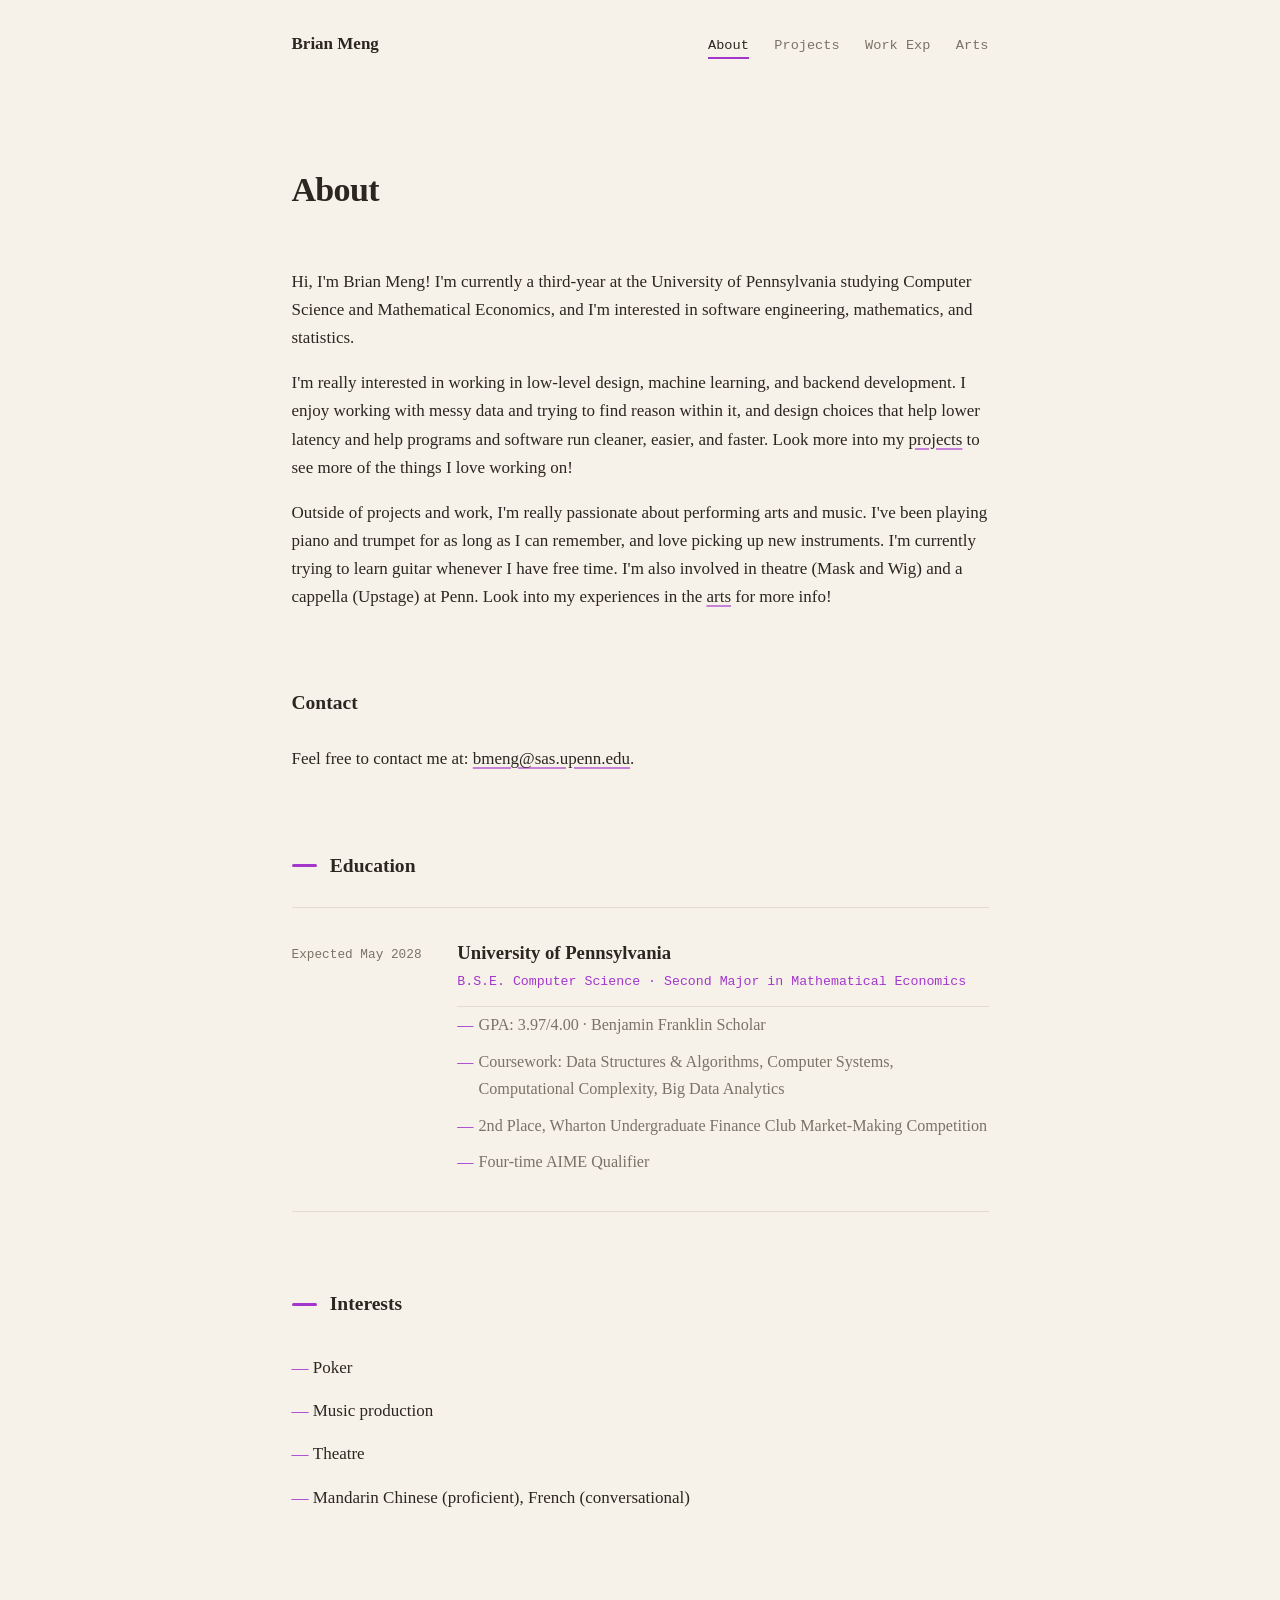
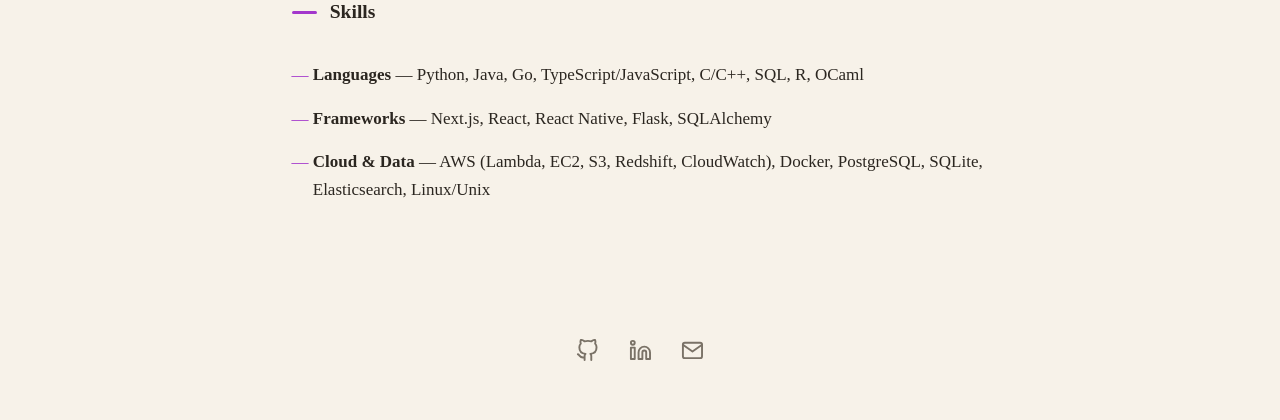
==== about.html @ 4ea21590 "Initial personal website Co-Authored-By: Claude Opus 5.5 <noreply@anthropic.com>" ====
<!DOCTYPE html>
<html lang="en">
<head>
  <meta charset="UTF-8">
  <meta name="viewport" content="width=device-width, initial-scale=1.0">
  <title>About Me</title>
  <meta name="description" content="About Brian Meng.">
  <link rel="stylesheet" href="styles.css">
  <script src="script.js" defer></script>
</head>
<body>

  <nav class="site-nav">
    <a class="home-link" href="index.html">Brian Meng</a>
    <div class="nav-links">
      <a href="about.html" class="active">About</a>
      <a href="projects.html">Projects</a>
      <a href="work.html">Work Exp</a>
      <a href="arts.html">Arts</a>
    </div>
  </nav>

  <main>

    <header class="page-head">
      <h1>About</h1>
    </header>

    <section>
      <p>
        Hi, I'm Brian Meng! I'm currently a third-year at the University of 
        Pennsylvania studying Computer Science and Mathematical Economics, and I'm
        interested in software engineering, mathematics, and statistics. 
      </p>
      <p>
        I'm really interested in working in low-level design, machine learning, and
        backend development. I enjoy working with messy data and trying to find reason within it, and design choices 
        that help lower latency and help programs and software run cleaner, easier, and faster. Look more into
        my <a href="projects.html">projects</a> to see more of the things I love working on!
      </p>
      <p>
        Outside of projects and work, I'm really passionate about performing arts and music. I've been
        playing piano and trumpet for as long as I can remember, and love picking up new instruments. I'm
        currently trying to learn guitar whenever I have free time. I'm also involved in theatre (Mask and Wig) and 
        a cappella (Upstage) at Penn. Look into my experiences in the  <a href="arts.html">arts</a> for more info!
      </p>
    </section>

    <section id="section-name">
      <h2 class="plain">Contact</h2>
      <p>
        Feel free to contact me at: <a href="mailto:bmeng@sas.upenn.edu">bmeng@sas.upenn.edu</a>.
      </p>
    </section>

    <section id="education">
      <h2>Education</h2>
      <ul class="roles">
        <li class="reveal">
          <span class="role-date">Expected May 2028</span>
          <div>
            <div class="role-title">University of Pennsylvania</div>
            <div class="role-org">B.S.E. Computer Science · Second Major in Mathematical Economics</div>
            <ul class="role-points">
              <li>GPA: 3.97/4.00 · Benjamin Franklin Scholar</li>
              <li>Coursework: Data Structures &amp; Algorithms, Computer Systems, Computational Complexity, Big Data Analytics</li>
              <li>2nd Place, Wharton Undergraduate Finance Club Market-Making Competition</li>
              <li>Four-time AIME Qualifier</li>
            </ul>
          </div>
        </li>
      </ul>
    </section>

    <section id="likes">
      <h2>Interests</h2>
      <ul class="list">
        <li>Poker</li>
        <li>Music production</li>
        <li>Theatre</li>
        <li>Mandarin Chinese (proficient), French (conversational)</li>
      </ul>
    </section>

    <section id="stack">
      <h2>Skills</h2>
      <ul class="list">
        <li><strong>Languages</strong> — Python, Java, Go, TypeScript/JavaScript, C/C++, SQL, R, OCaml</li>
        <li><strong>Frameworks</strong> — Next.js, React, React Native, Flask, SQLAlchemy</li>
        <li><strong>Cloud &amp; Data</strong> — AWS (Lambda, EC2, S3, Redshift, CloudWatch), Docker, PostgreSQL, SQLite, Elasticsearch, Linux/Unix</li>
      </ul>
    </section>

  </main>

  <footer class="site-footer">
    <a href="https://github.com/bmeng5o6" aria-label="GitHub" title="GitHub">
      <svg viewBox="0 0 24 24" fill="none" stroke="currentColor" stroke-width="2" stroke-linecap="round" stroke-linejoin="round" aria-hidden="true"><path d="M9 19c-5 1.5-5-2.5-7-3m14 6v-3.87a3.37 3.37 0 0 0-.94-2.61c3.14-.35 6.44-1.54 6.44-7A5.44 5.44 0 0 0 20 4.77 5.07 5.07 0 0 0 19.91 1S18.73.65 16 2.48a13.38 13.38 0 0 0-7 0C6.27.65 5.09 1 5.09 1A5.07 5.07 0 0 0 5 4.77a5.44 5.44 0 0 0-1.5 3.78c0 5.42 3.3 6.61 6.44 7A3.37 3.37 0 0 0 9 18.13V22"/></svg>
    </a>
    <a href="[linkedin url]" aria-label="LinkedIn" title="LinkedIn">
      <svg viewBox="0 0 24 24" fill="none" stroke="currentColor" stroke-width="2" stroke-linecap="round" stroke-linejoin="round" aria-hidden="true"><path d="M16 8a6 6 0 0 1 6 6v7h-4v-7a2 2 0 0 0-2-2 2 2 0 0 0-2 2v7h-4v-7a6 6 0 0 1 6-6z"/><rect x="2" y="9" width="4" height="12"/><circle cx="4" cy="4" r="2"/></svg>
    </a>
    <a href="mailto:bmeng@sas.upenn.edu" aria-label="Email" title="Email">
      <svg viewBox="0 0 24 24" fill="none" stroke="currentColor" stroke-width="2" stroke-linecap="round" stroke-linejoin="round" aria-hidden="true"><path d="M4 4h16c1.1 0 2 .9 2 2v12c0 1.1-.9 2-2 2H4c-1.1 0-2-.9-2-2V6c0-1.1.9-2 2-2z"/><polyline points="22,6 12,13 2,6"/></svg>
    </a>
  </footer>

</body>
</html>
---- styles.css ----
/* ------------------------------------------------------------------
   Warm paper background, one accent color used everywhere.
   Change --accent (and anything else) right here.
------------------------------------------------------------------- */

:root {
  --bg: #f7f2e9;          /* warm paper */
  --surface: #fffdf8;     /* card background */
  --text: #2b2620;
  --muted: #7a7267;
  --line: #e3dbcd;
  --accent: #A337CC;      /* one color, committed */

  --font: Charter, Georgia, "Times New Roman", serif;
  --mono: ui-monospace, "SF Mono", Menlo, monospace;

  --width: 44rem;
}

* {
  margin: 0;
  box-sizing: border-box;
}

html {
  font-size: 17px;
  scroll-behavior: smooth;
}

body {
  font-family: var(--font);
  background: var(--bg);
  color: var(--text);
  line-height: 1.65;
  -webkit-font-smoothing: antialiased;
}

main {
  max-width: var(--width);
  margin: 0 auto;
  padding: 3.5rem 1.5rem 5rem;
}

::selection {
  background: var(--accent);
  color: var(--bg);
}

/* ---- nav ------------------------------------------------------- */

.site-nav {
  max-width: var(--width);
  margin: 0 auto;
  padding: 1.75rem 1.5rem 0;
  display: flex;
  justify-content: space-between;
  align-items: baseline;
  gap: 1rem;
}

.home-link {
  font-weight: 600;
  text-decoration: none;
}

.nav-links {
  display: flex;
  gap: 1.5rem;
  font-family: var(--mono);
  font-size: 0.8rem;
}

.nav-links a {
  color: var(--muted);
  text-decoration: none;
  padding-bottom: 2px;
  border-bottom: 2px solid transparent;
  transition: color 120ms ease, border-color 120ms ease;
}

.nav-links a:hover {
  color: var(--text);
}

.nav-links a.active {
  color: var(--text);
  border-bottom-color: var(--accent);
}

/* ---- headers ---------------------------------------------------- */

.hero {
  margin: 3.5rem 0 5rem;
}

.page-head {
  margin: 3rem 0 3.5rem;
}

h1 {
  font-size: 2.6rem;
  font-weight: 600;
  letter-spacing: -0.02em;
  line-height: 1.15;
  margin-bottom: 1.25rem;
}

.page-head h1 {
  font-size: 2rem;
  margin-bottom: 0.75rem;
}

.name {
  color: #892CAB;
  text-decoration-thickness: 2px;
  text-underline-offset: 6px;
  text-decoration-color: color-mix(in srgb, var(--accent) 45%, transparent);
}

.intro {
  max-width: 36rem;
}

.intro + .intro {
  margin-top: 1rem;
}

/* ---- sections ---------------------------------------------------- */

section {
  margin-bottom: 4.5rem;
}

section:last-child {
  margin-bottom: 0;
}

h2 {
  font-size: 1.15rem;
  font-weight: 600;
  margin-bottom: 1.5rem;
  display: flex;
  align-items: center;
  gap: 0.75rem;
}

/* little accent dash before each heading */
h2::before {
  content: "";
  width: 1.5rem;
  height: 3px;
  border-radius: 2px;
  background: var(--accent);
}

/* variant: same heading, no accent dash */
h2.plain::before {
  display: none;
}

.section-note {
  color: var(--muted);
  font-size: 0.95rem;
  margin: -0.75rem 0 1.25rem;
}

/* ---- project cards ----------------------------------------------- */

.cards {
  display: grid;
  grid-template-columns: repeat(auto-fill, minmax(18rem, 1fr));
  gap: 1.25rem;
}

.card {
  display: block;
  background: var(--surface);
  border: 1px solid var(--line);
  border-radius: 10px;
  padding: 1.5rem;
  text-decoration: none;
  color: inherit;
  transition: transform 180ms ease, box-shadow 180ms ease, border-color 180ms ease;
}

.card:hover {
  transform: translateY(-4px);
  border-color: var(--accent);
  box-shadow: 4px 4px 0 color-mix(in srgb, var(--accent) 30%, transparent);
}

.card-arrow {
  display: inline-block;
  color: var(--accent);
  opacity: 0;
  transform: translate(-4px, 4px);
  transition: opacity 180ms ease, transform 180ms ease;
}

.card:hover .card-arrow {
  opacity: 1;
  transform: translate(0, 0);
}

.card code {
  font-family: var(--mono);
  font-size: 0.8em;
}

.card-num {
  font-family: var(--mono);
  font-size: 0.7rem;
  color: var(--accent);
}

.card h3 {
  font-size: 1.1rem;
  font-weight: 600;
  margin: 0.4rem 0 0.5rem;
}

.card p {
  font-size: 0.92rem;
  color: var(--muted);
}

.card-meta {
  display: block;
  margin-top: 1rem;
  font-family: var(--mono);
  font-size: 0.72rem;
  color: var(--accent);
}

.more-link {
  margin-top: 1.5rem;
}

/* ---- now grid ----------------------------------------------------- */

.now-grid {
  display: grid;
  grid-template-columns: repeat(auto-fit, minmax(11rem, 1fr));
  gap: 1.25rem;
}

.now-label {
  font-family: var(--mono);
  font-size: 0.72rem;
  text-transform: uppercase;
  letter-spacing: 0.1em;
  color: var(--accent);
}

.now-item p {
  margin-top: 0.35rem;
  font-size: 0.95rem;
}

/* ---- lists (experiments, likes, stack) ----------------------------- */

.list {
  list-style: none;
  padding: 0;
}

.list li {
  padding: 0.45rem 0;
  padding-left: 1.25rem;
  position: relative;
}

.list li::before {
  content: "—";
  position: absolute;
  left: 0;
  color: var(--accent);
}

.list-desc {
  color: var(--muted);
}

/* ---- writing list --------------------------------------------------- */

.posts {
  list-style: none;
  padding: 0;
}

.posts li {
  display: flex;
  gap: 1.5rem;
  padding: 1rem 0;
  border-bottom: 1px solid var(--line);
}

.posts li:first-child {
  border-top: 1px solid var(--line);
}

.post-date {
  font-family: var(--mono);
  font-size: 0.75rem;
  color: var(--muted);
  white-space: nowrap;
  padding-top: 0.3rem;
}

.post-blurb {
  color: var(--muted);
  font-size: 0.92rem;
  margin-top: 0.2rem;
}

/* ---- work experience ------------------------------------------------- */

.roles {
  list-style: none;
  padding: 0;
}

.roles li {
  display: flex;
  gap: 1.75rem;
  padding: 1.75rem 0;
  border-bottom: 1px solid var(--line);
}

.roles li:first-child {
  border-top: 1px solid var(--line);
}

.role-date {
  font-family: var(--mono);
  font-size: 0.75rem;
  color: var(--muted);
  white-space: nowrap;
  padding-top: 0.35rem;
  min-width: 8rem;
}

.role-title {
  font-size: 1.1rem;
  font-weight: 600;
}

.role-org {
  font-family: var(--mono);
  font-size: 0.78rem;
  color: var(--accent);
  margin-top: 0.15rem;
}

.role-points {
  list-style: none;
  padding: 0;
  margin-top: 0.75rem;
}

.role-points li {
  display: block;
  border: none;
  padding: 0.3rem 0 0.3rem 1.25rem;
  position: relative;
  font-size: 0.95rem;
  color: var(--muted);
}

.role-points li::before {
  content: "—";
  position: absolute;
  left: 0;
  color: var(--accent);
}

/* ---- links ----------------------------------------------------------- */

a {
  color: inherit;
  text-decoration: underline;
  text-decoration-thickness: 1.5px;
  text-underline-offset: 3px;
  text-decoration-color: color-mix(in srgb, var(--accent) 60%, transparent);
  transition: color 120ms ease, text-decoration-color 120ms ease;
}

a:hover {
  color: var(--accent);
  text-decoration-color: var(--accent);
}

p + p {
  margin-top: 1rem;
}

/* ---- footer ----------------------------------------------------------- */

.site-footer {
  max-width: var(--width);
  margin: 0 auto;
  padding: 2.5rem 1.5rem 3.5rem;
  display: flex;
  justify-content: center;
  gap: 1.75rem;
}

.site-footer a {
  color: var(--muted);
  text-decoration: none;
  display: inline-flex;
  transition: color 140ms ease, transform 140ms ease;
}

.site-footer a:hover {
  color: var(--accent);
  transform: translateY(-2px);
}

.site-footer svg {
  width: 1.35rem;
  height: 1.35rem;
}

/* ---- animations ------------------------------------------------------- */

/* page content rises in on load, one block after another */
@keyframes rise {
  from { opacity: 0; transform: translateY(12px); }
  to   { opacity: 1; transform: translateY(0); }
}

main > * {
  animation: rise 600ms cubic-bezier(0.2, 0.7, 0.2, 1) both;
}

main > :nth-child(2) { animation-delay: 120ms; }
main > :nth-child(3) { animation-delay: 240ms; }
main > :nth-child(n + 4) { animation-delay: 360ms; }

/* underline draws in under the name on the home page */
@keyframes draw {
  from { background-size: 0% 3px; }
  to   { background-size: 100% 3px; }
}

.name {
  background: linear-gradient(var(--accent), var(--accent)) left bottom / 100% 3px no-repeat;
  padding-bottom: 2px;
  animation: draw 700ms 500ms ease-out both;
}

/* nav underline grows from the left on hover */
.nav-links a {
  border-bottom: none;
  background: linear-gradient(var(--accent), var(--accent)) left bottom / 0% 2px no-repeat;
  transition: color 120ms ease, background-size 220ms ease;
}

.nav-links a:hover,
.nav-links a.active {
  background-size: 100% 2px;
}

/* accent dash before headings stretches on section hover */
h2::before {
  transition: width 250ms ease;
}

section:hover > h2::before {
  width: 2.25rem;
}

/* scroll reveal (script.js adds .in) */
.js .reveal {
  opacity: 0;
  transform: translateY(16px);
  transition: opacity 500ms ease, transform 500ms cubic-bezier(0.2, 0.7, 0.2, 1),
    border-color 180ms ease, box-shadow 180ms ease;
}

.js .reveal.in {
  opacity: 1;
  transform: none;
}

.js .card.reveal.in:hover {
  transform: translateY(-4px);
  transition-delay: 0ms;
}

@media (prefers-reduced-motion: reduce) {
  *, *::before, *::after {
    animation: none !important;
    transition: none !important;
  }

  .js .reveal {
    opacity: 1;
    transform: none;
  }
}

/* ---- small screens ---------------------------------------------------- */

@media (max-width: 480px) {
  h1 {
    font-size: 2rem;
  }

  .hero {
    margin-top: 2.5rem;
  }

  .posts li,
  .roles li {
    flex-direction: column;
    gap: 0.5rem;
  }
}
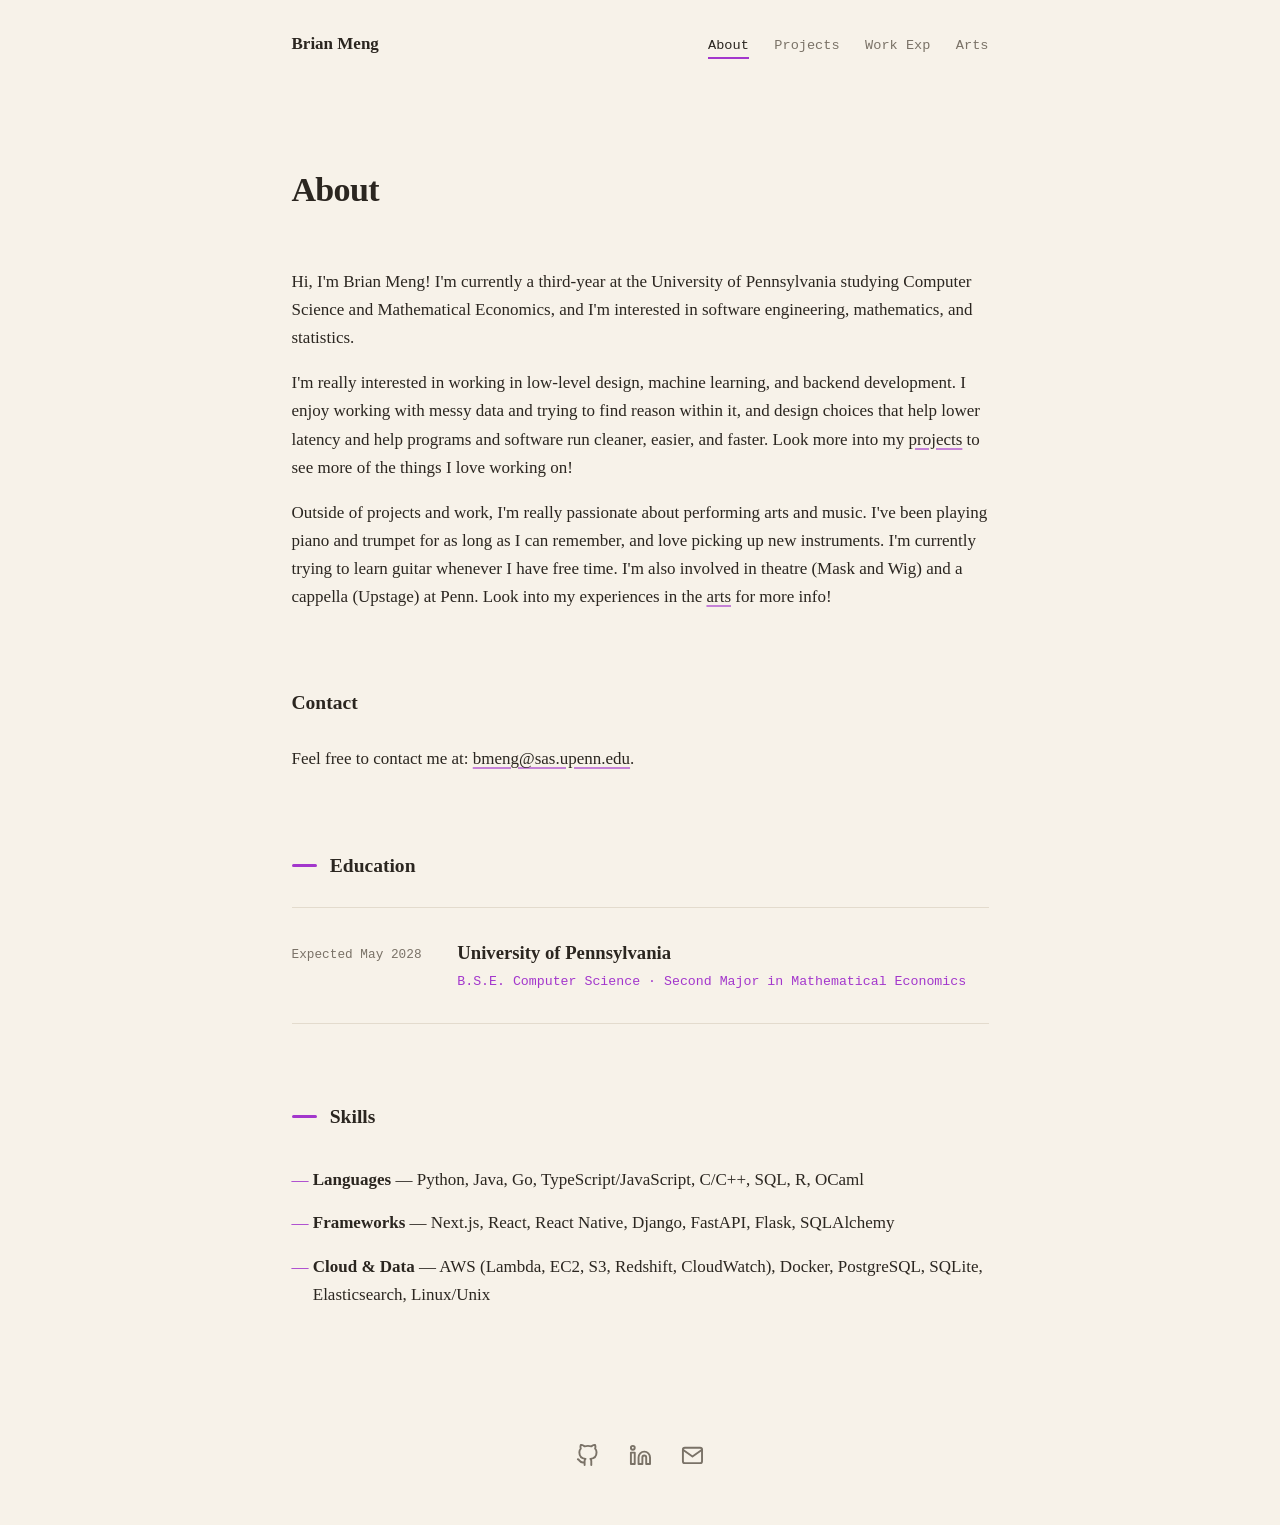
==== commit 599f9c0d: "link changes" ====
--- a/about.html
+++ b/about.html
@@ -61,18 +61,12 @@
           <div>
             <div class="role-title">University of Pennsylvania</div>
             <div class="role-org">B.S.E. Computer Science · Second Major in Mathematical Economics</div>
-            <ul class="role-points">
-              <li>GPA: 3.97/4.00 · Benjamin Franklin Scholar</li>
-              <li>Coursework: Data Structures &amp; Algorithms, Computer Systems, Computational Complexity, Big Data Analytics</li>
-              <li>2nd Place, Wharton Undergraduate Finance Club Market-Making Competition</li>
-              <li>Four-time AIME Qualifier</li>
-            </ul>
           </div>
         </li>
       </ul>
     </section>
 
-    <section id="likes">
+    <!-- <section id="likes">
       <h2>Interests</h2>
       <ul class="list">
         <li>Poker</li>
@@ -80,13 +74,13 @@
         <li>Theatre</li>
         <li>Mandarin Chinese (proficient), French (conversational)</li>
       </ul>
-    </section>
+    </section> -->
 
     <section id="stack">
       <h2>Skills</h2>
       <ul class="list">
         <li><strong>Languages</strong> — Python, Java, Go, TypeScript/JavaScript, C/C++, SQL, R, OCaml</li>
-        <li><strong>Frameworks</strong> — Next.js, React, React Native, Flask, SQLAlchemy</li>
+        <li><strong>Frameworks</strong> — Next.js, React, React Native, Django, FastAPI, Flask, SQLAlchemy</li>
         <li><strong>Cloud &amp; Data</strong> — AWS (Lambda, EC2, S3, Redshift, CloudWatch), Docker, PostgreSQL, SQLite, Elasticsearch, Linux/Unix</li>
       </ul>
     </section>
@@ -97,7 +91,7 @@
     <a href="https://github.com/bmeng5o6" aria-label="GitHub" title="GitHub">
       <svg viewBox="0 0 24 24" fill="none" stroke="currentColor" stroke-width="2" stroke-linecap="round" stroke-linejoin="round" aria-hidden="true"><path d="M9 19c-5 1.5-5-2.5-7-3m14 6v-3.87a3.37 3.37 0 0 0-.94-2.61c3.14-.35 6.44-1.54 6.44-7A5.44 5.44 0 0 0 20 4.77 5.07 5.07 0 0 0 19.91 1S18.73.65 16 2.48a13.38 13.38 0 0 0-7 0C6.27.65 5.09 1 5.09 1A5.07 5.07 0 0 0 5 4.77a5.44 5.44 0 0 0-1.5 3.78c0 5.42 3.3 6.61 6.44 7A3.37 3.37 0 0 0 9 18.13V22"/></svg>
     </a>
-    <a href="[linkedin url]" aria-label="LinkedIn" title="LinkedIn">
+    <a href="https://www.linkedin.com/in/bmeng506/" aria-label="LinkedIn" title="LinkedIn">
       <svg viewBox="0 0 24 24" fill="none" stroke="currentColor" stroke-width="2" stroke-linecap="round" stroke-linejoin="round" aria-hidden="true"><path d="M16 8a6 6 0 0 1 6 6v7h-4v-7a2 2 0 0 0-2-2 2 2 0 0 0-2 2v7h-4v-7a6 6 0 0 1 6-6z"/><rect x="2" y="9" width="4" height="12"/><circle cx="4" cy="4" r="2"/></svg>
     </a>
     <a href="mailto:bmeng@sas.upenn.edu" aria-label="Email" title="Email">
